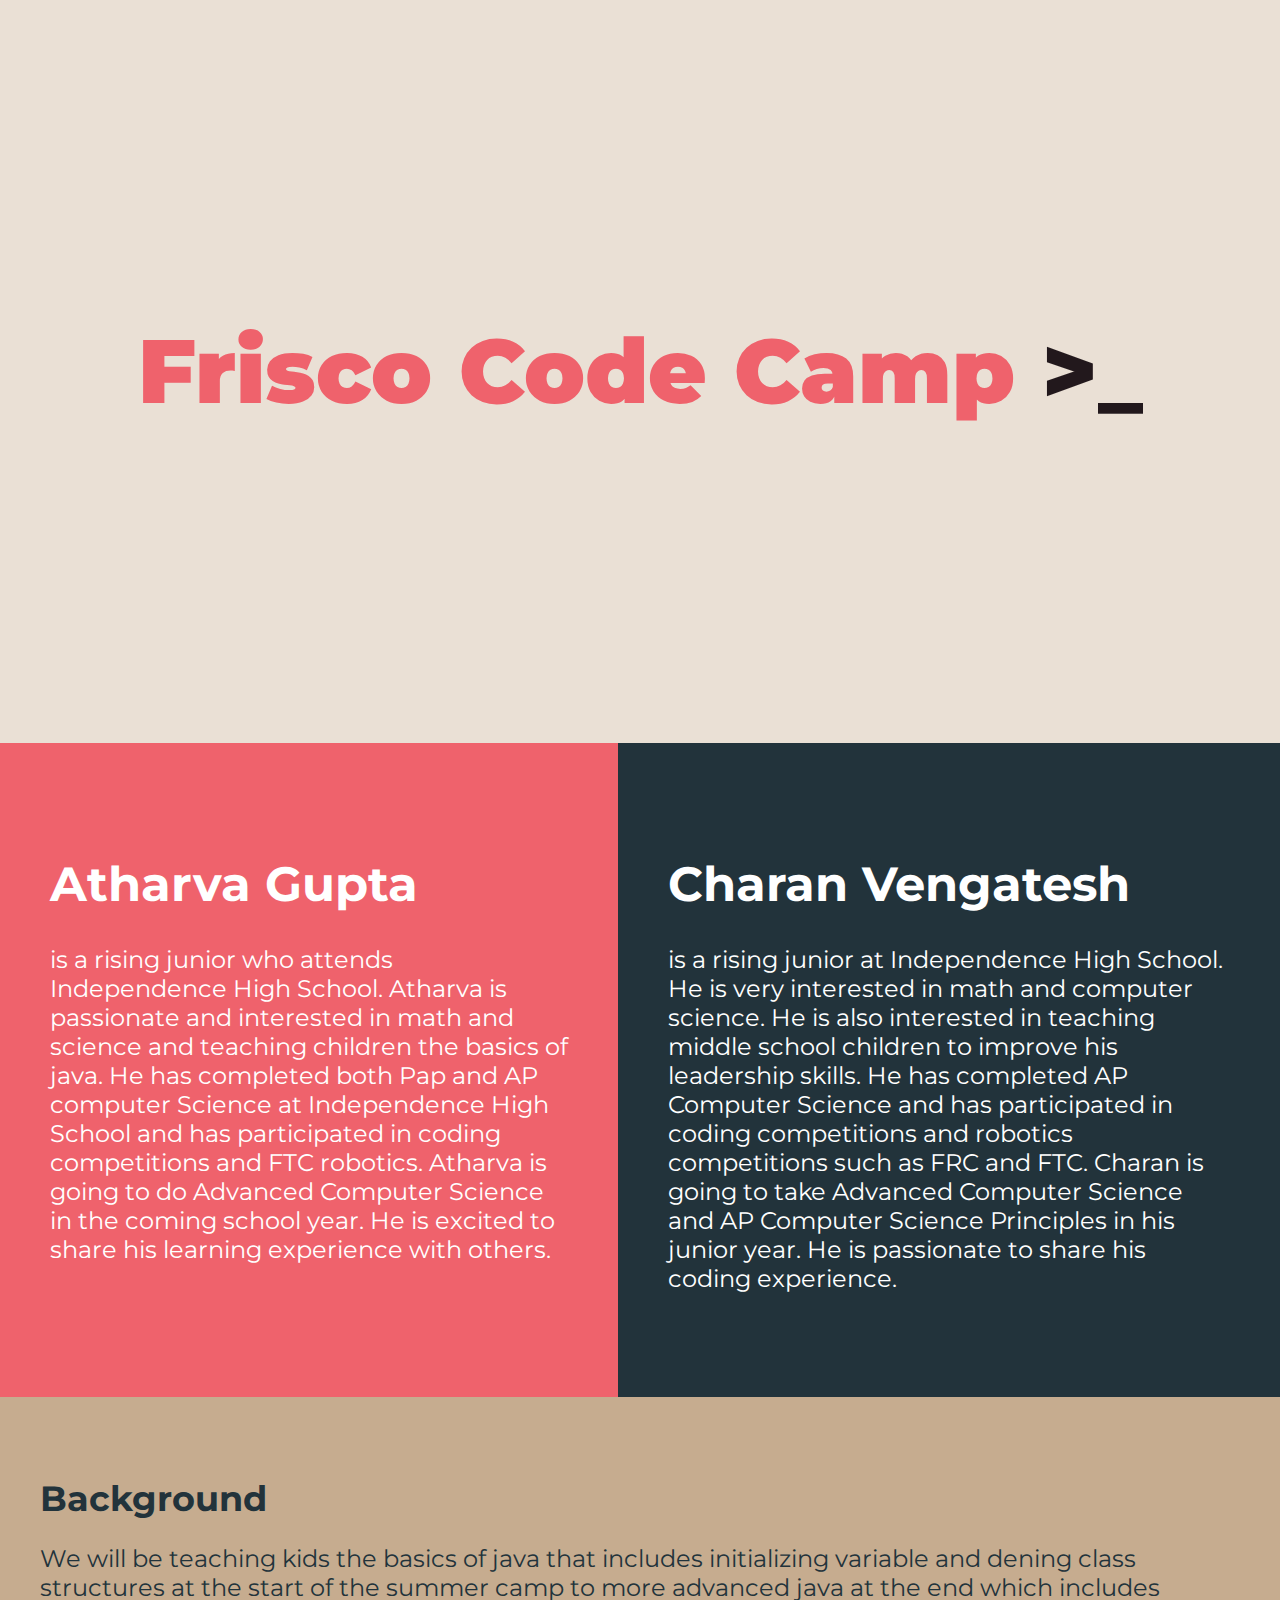
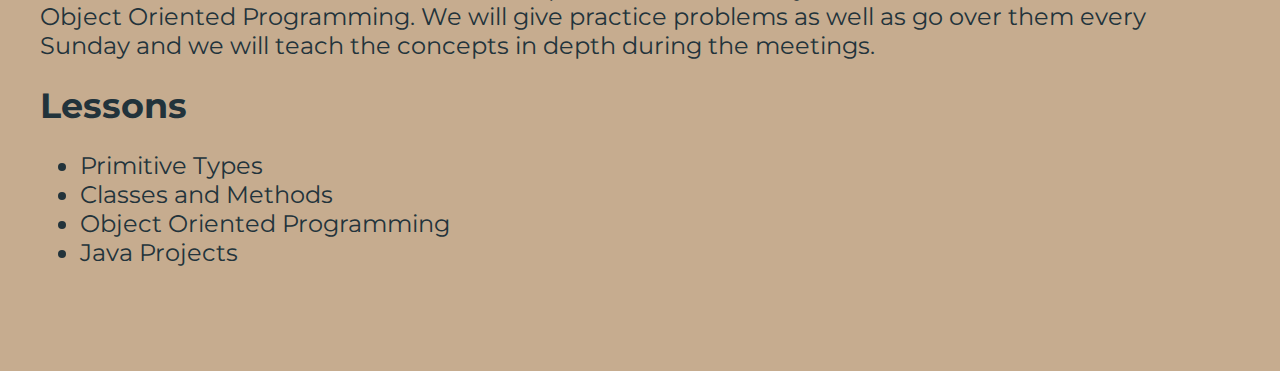
==== index.html @ 45ccfe78 "Completed Bio and Background info" ====
<!DOCTYPE html>
<html lang="en">
  <head>
    <meta charset="UTF-8" />
    <meta name="viewport" content="width=device-width, initial-scale=1.0" />

    <!-- FONTS -->
    <link
      href="https://fonts.googleapis.com/css2?family=Montserrat:ital,wght@0,100;0,200;0,300;0,400;0,500;0,600;0,700;0,800;0,900;1,100;1,200;1,300;1,400;1,500;1,600;1,700;1,800;1,900&display=swap"
      rel="stylesheet"
    />

    <link rel="stylesheet" href="style.css" />
    <title>Frisco Code Camp</title>
  </head>
  <body>
    <h1 class="heading">
      Frisco Code Camp
      <span id="terminal-style"
        >><span id="terminal-style-animate">_</span></span
      >
    </h1>
    <div id="bio-master">
      <div class="bio" id="atharva-bio">
        <h1 class="bio-name">Atharva Gupta</h1>
        <p>
          is a rising junior who attends Independence High School. Atharva is
          passionate and interested in math and science and teaching children
          the basics of java. He has completed both Pap and AP computer Science
          at Independence High School and has participated in coding
          competitions and FTC robotics. Atharva is going to do Advanced
          Computer Science in the coming school year. He is excited to share his
          learning experience with others.
        </p>
      </div>
      <div class="bio" id="charan-bio">
        <h1 class="bio-name">Charan Vengatesh</h1>
        <p>
          is a rising junior at Independence High School. He is very interested
          in math and computer science. He is also interested in teaching middle
          school children to improve his leadership skills. He has completed AP
          Computer Science and has participated in coding competitions and
          robotics competitions such as FRC and FTC. Charan is going to take
          Advanced Computer Science and AP Computer Science Principles in his
          junior year. He is passionate to share his coding experience.
        </p>
      </div>
    </div>
    <div id="bg-master">
      <div>
        <h1 class="bg-title">Background</h1>
        <p>
          We will be teaching kids the basics of java that includes
          initializing variable and dening class structures at the start of the
          summer camp to more advanced java at the end which includes Object
          Oriented Programming. We will give practice problems as well as go
          over them every Sunday and we will teach the concepts in depth during
          the meetings.
        </p>
      </div>
      <div>
        <h1 class="bg-title">Lessons</h1>
        <ul>
          <li>Primitive Types</li>
          <li>Classes and Methods</li>
          <li>Object Oriented Programming</li>
          <li>Java Projects</li>
        </ul>
      </div>
    </div>
  </body>
</html>
---- style.css ----
html, body{
  background-color: #EAE0D5;
  margin: 0;
}

.heading{
  font-size: 90px;
  font-weight: 900;
  font-family: 'Montserrat';
  color: #EF626C;
  padding: 20% 40px;
  text-align: center;
  /* position: absolute; 
  transform: translate(-50%, -65%);
  top: 45%;
  left: 50%; */
}

#bio-master{
  margin: 0;
    font-size: 24px;
    font-family: 'Montserrat';
    display: flex;
    color: white;
}

.bio{
  padding: 80px 50px;
}

#atharva-bio{
  background-color: #EF626C;
}
#charan-bio {
  background-color: #22333B;
}

#terminal-style{
  font-weight: 900;
  color: #22181C;
}

#terminal-style-animate{

  animation: 1s blinker linear infinite;

}
@keyframes blinker {
  0% {
    opacity: 1.0;
  }

  50% {
    opacity: 0.0;
  }

  100% {
    opacity: 1.0;
  }
}

#bg-master{
  font-size: 24px;
  background-color: #C6AC8F;
  padding: 80px 40px;
  font-family: 'Montserrat';
  color: #22333B;
}

.bg-title{
  margin: 0;
  font-size: 35px;
  display: flex;
}
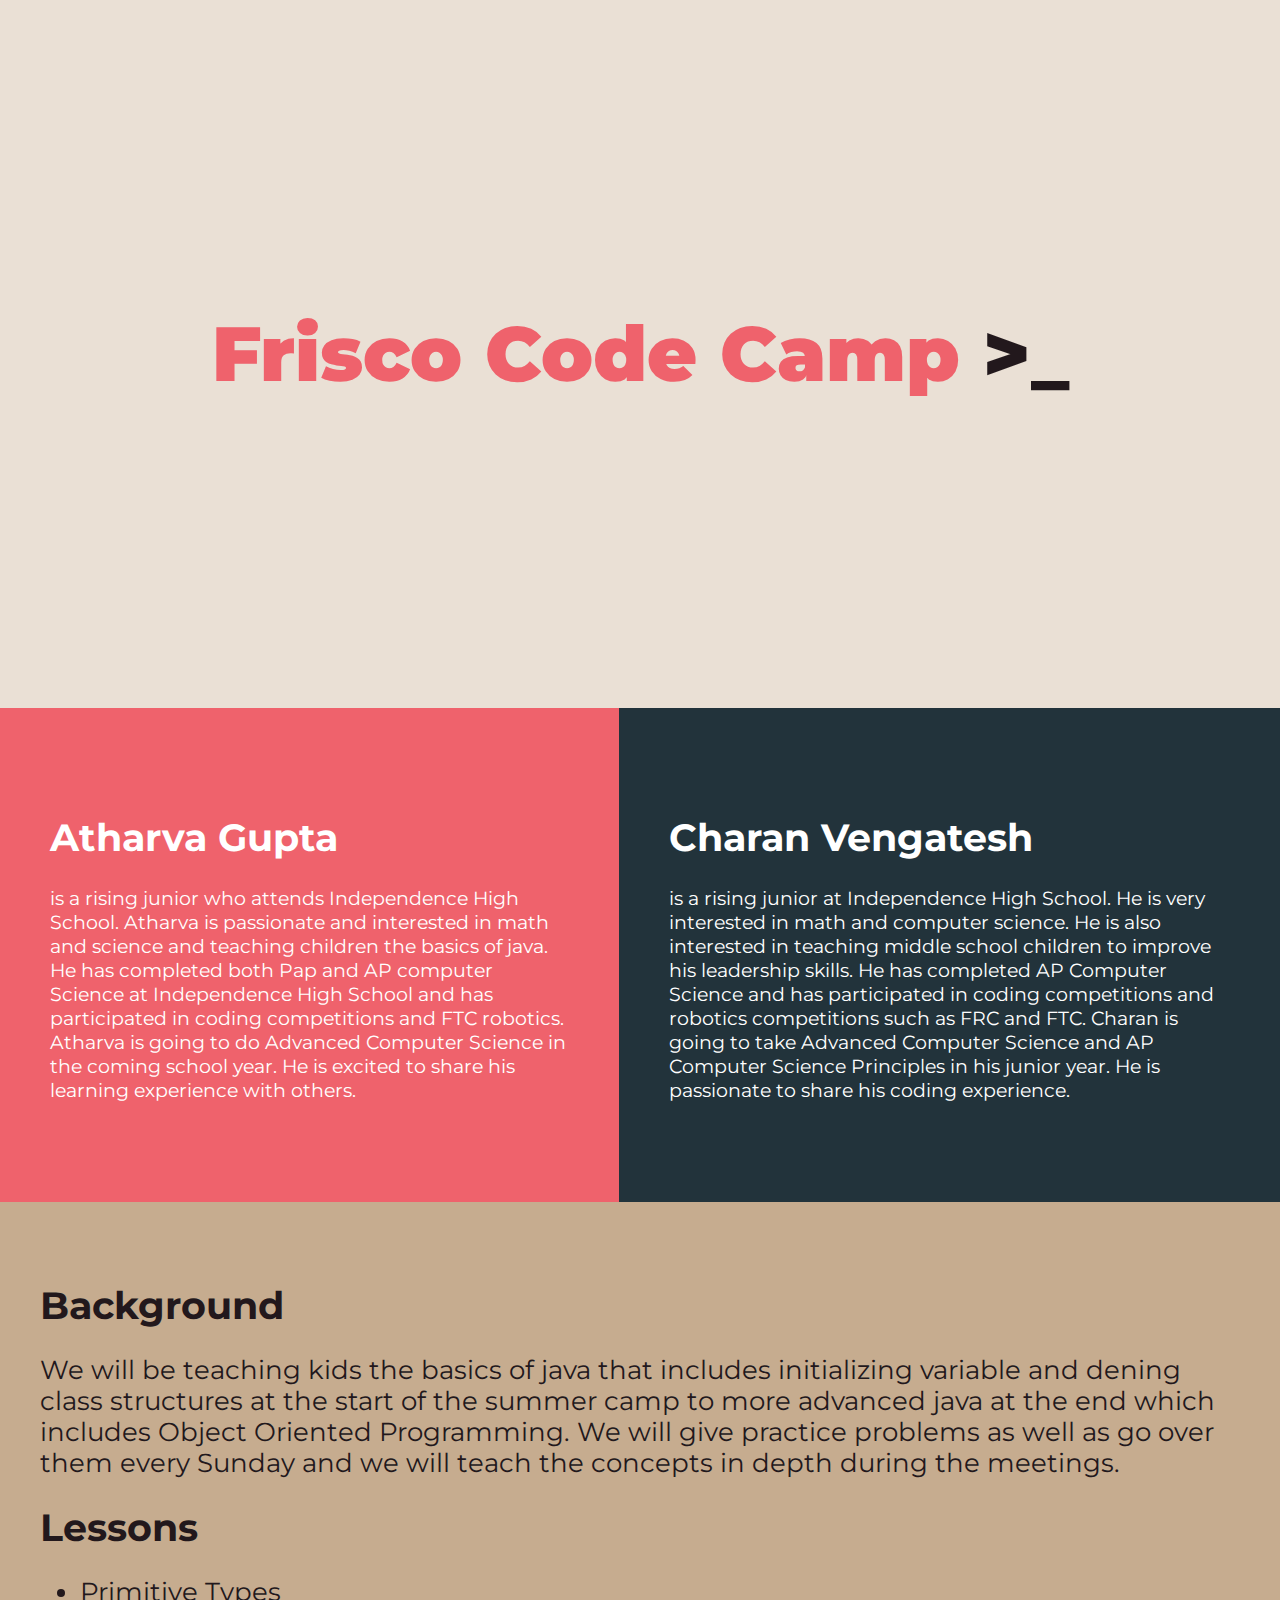
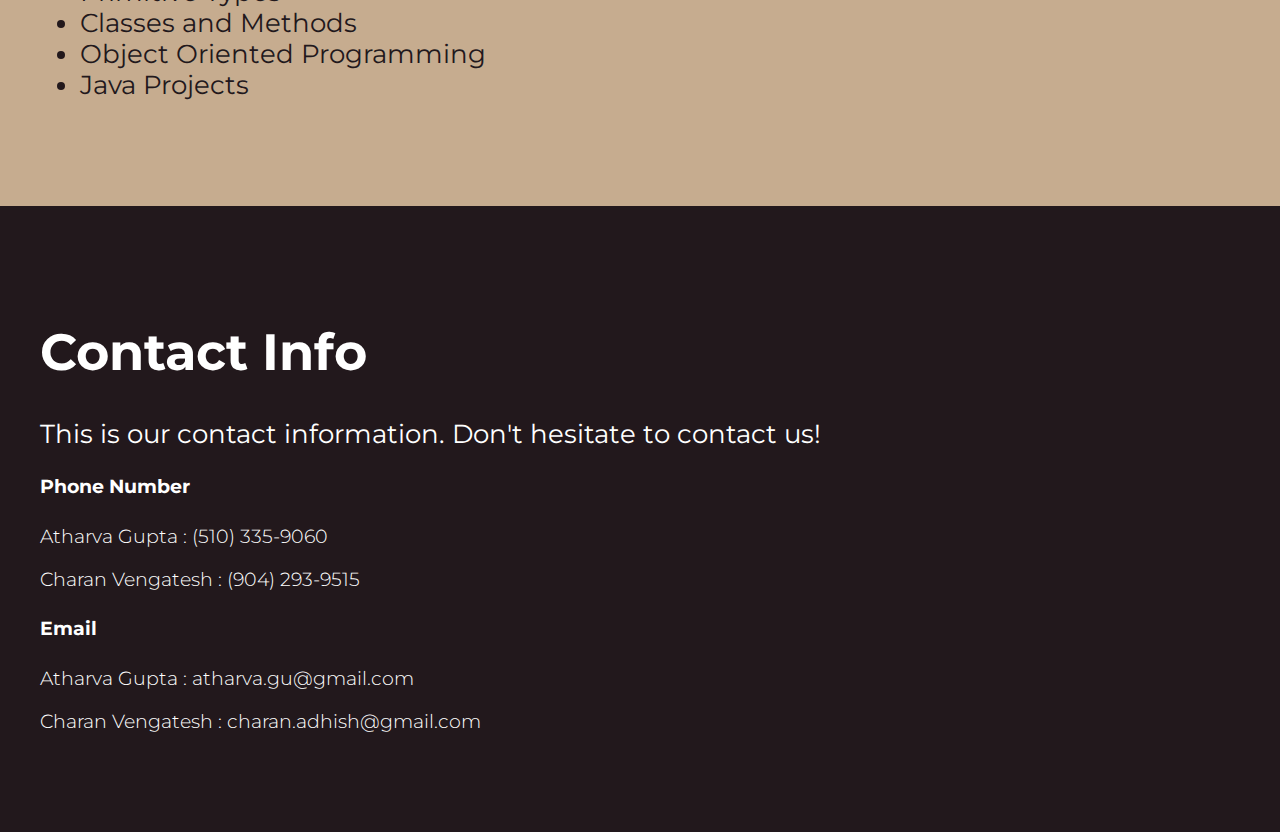
==== commit fc79d637: "updated responsive design" ====
--- a/index.html
+++ b/index.html
@@ -1,3 +1,4 @@
+<!--Authors: Charan Vengatesh and Atharva Gupta-->
 <!DOCTYPE html>
 <html lang="en">
   <head>
@@ -50,12 +51,12 @@
       <div>
         <h1 class="bg-title">Background</h1>
         <p>
-          We will be teaching kids the basics of java that includes
-          initializing variable and dening class structures at the start of the
-          summer camp to more advanced java at the end which includes Object
-          Oriented Programming. We will give practice problems as well as go
-          over them every Sunday and we will teach the concepts in depth during
-          the meetings.
+          We will be teaching kids the basics of java that includes initializing
+          variable and dening class structures at the start of the summer camp
+          to more advanced java at the end which includes Object Oriented
+          Programming. We will give practice problems as well as go over them
+          every Sunday and we will teach the concepts in depth during the
+          meetings.
         </p>
       </div>
       <div>
@@ -68,5 +69,22 @@
         </ul>
       </div>
     </div>
+
+    <div id="contact-info">
+      <h1 class="contact-title">Contact Info</h1>
+      <p>
+        This is our contact information. Don't hesitate to contact us!
+      </p>
+      <div class="contact-subtitle" id="phone-number">
+        <h4>Phone Number</h1>
+        <p>Atharva Gupta : (510) 335-9060</h3>
+        <p>Charan Vengatesh : (904) 293-9515</h3>
+      </div>
+      <div class="contact-subtitle" id="email">
+        <h4>Email</h1>
+        <p>Atharva Gupta : atharva.gu@gmail.com</h3>
+        <p>Charan Vengatesh : charan.adhish@gmail.com</h3>
+      </div>
+    </div>
   </body>
 </html>
--- a/style.css
+++ b/style.css
@@ -1,10 +1,12 @@
+/* Authors: Charan Vengatesh and Atharva Gupta
+*/
 html, body{
   background-color: #EAE0D5;
   margin: 0;
 }
 
 .heading{
-  font-size: 90px;
+  font-size: 6vw;
   font-weight: 900;
   font-family: 'Montserrat';
   color: #EF626C;
@@ -18,7 +20,7 @@
 
 #bio-master{
   margin: 0;
-    font-size: 24px;
+    font-size: 1.5vw;
     font-family: 'Montserrat';
     display: flex;
     color: white;
@@ -42,7 +44,7 @@
 
 #terminal-style-animate{
 
-  animation: 1s blinker linear infinite;
+  animation: 0.5s blinker linear infinite;
 
 }
 @keyframes blinker {
@@ -60,15 +62,27 @@
 }
 
 #bg-master{
-  font-size: 24px;
+  font-size: 2vw;
   background-color: #C6AC8F;
   padding: 80px 40px;
   font-family: 'Montserrat';
-  color: #22333B;
+  color: #22181C;
 }
 
 .bg-title{
   margin: 0;
-  font-size: 35px;
+  font-size: 3vw;
   display: flex;
-}+}
+
+#contact-info{
+  font-size: 2vw;
+  background-color: #22181C;
+  padding: 80px 40px;
+  font-family: 'Montserrat';
+  color: rgb(255, 255, 255);
+}
+.contact-subtitle {
+  font-weight: 300;
+  font-size:1.5vw;
+}
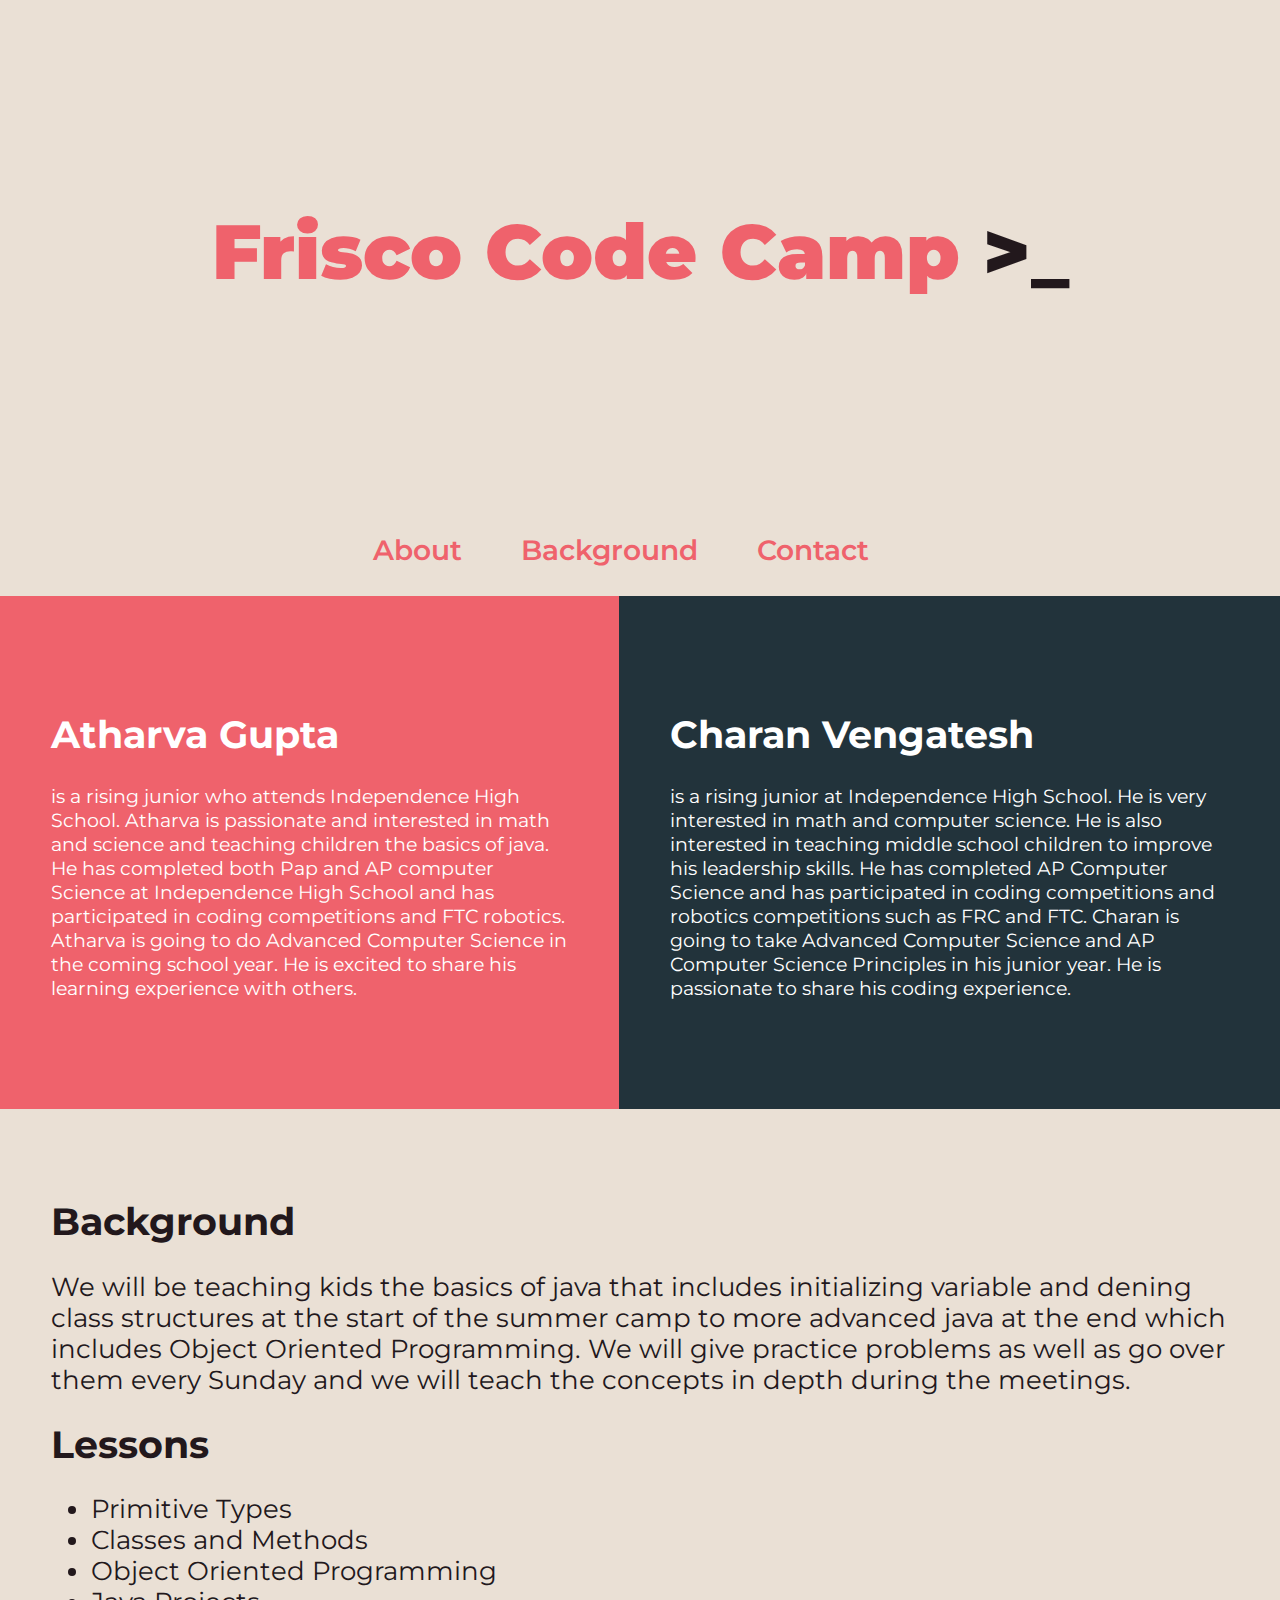
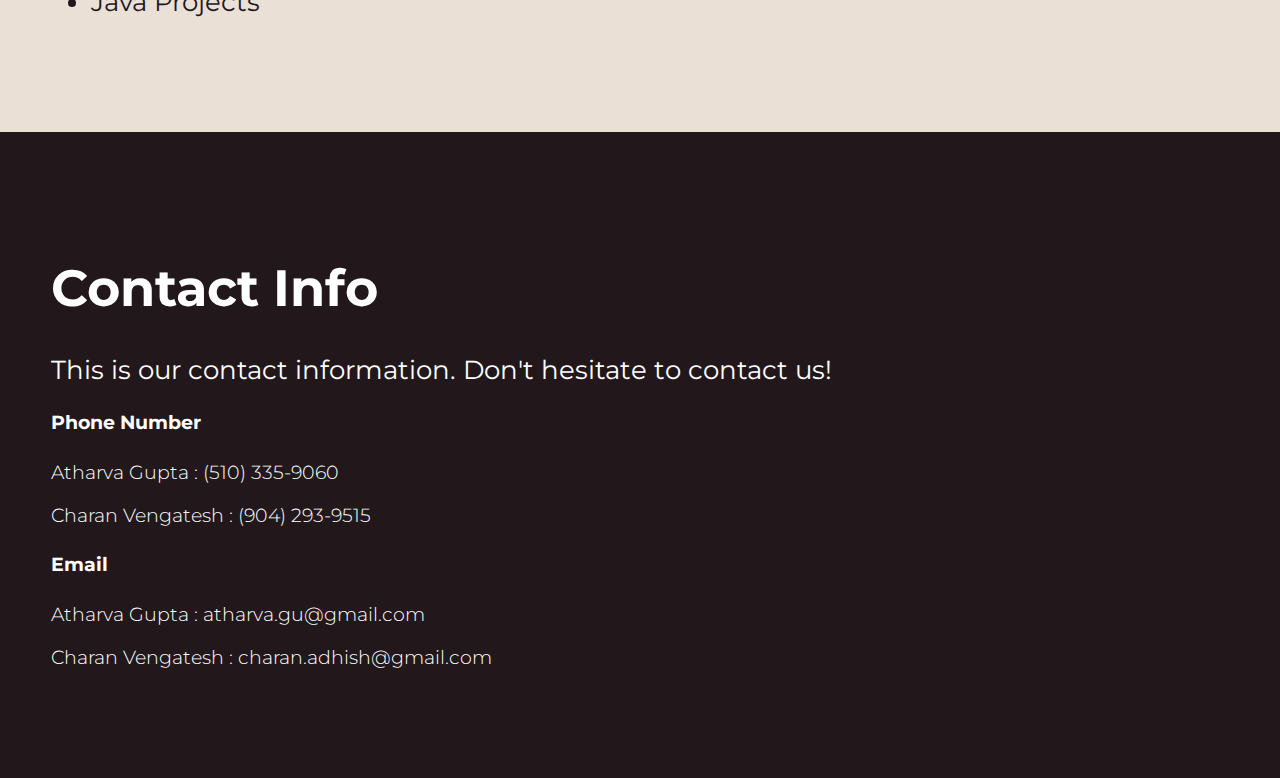
==== commit a458b71e: "Added tab buttons" ====
--- a/index.html
+++ b/index.html
@@ -1,90 +1,97 @@
 <!--Authors: Charan Vengatesh and Atharva Gupta-->
 <!DOCTYPE html>
 <html lang="en">
-  <head>
-    <meta charset="UTF-8" />
-    <meta name="viewport" content="width=device-width, initial-scale=1.0" />
 
-    <!-- FONTS -->
-    <link
-      href="https://fonts.googleapis.com/css2?family=Montserrat:ital,wght@0,100;0,200;0,300;0,400;0,500;0,600;0,700;0,800;0,900;1,100;1,200;1,300;1,400;1,500;1,600;1,700;1,800;1,900&display=swap"
-      rel="stylesheet"
-    />
+<head>
+  <meta charset="UTF-8" />
+  <meta name="viewport" content="width=device-width, initial-scale=1.0" />
 
-    <link rel="stylesheet" href="style.css" />
-    <title>Frisco Code Camp</title>
-  </head>
-  <body>
-    <h1 class="heading">
-      Frisco Code Camp
-      <span id="terminal-style"
-        >><span id="terminal-style-animate">_</span></span
-      >
-    </h1>
-    <div id="bio-master">
-      <div class="bio" id="atharva-bio">
-        <h1 class="bio-name">Atharva Gupta</h1>
-        <p>
-          is a rising junior who attends Independence High School. Atharva is
-          passionate and interested in math and science and teaching children
-          the basics of java. He has completed both Pap and AP computer Science
-          at Independence High School and has participated in coding
-          competitions and FTC robotics. Atharva is going to do Advanced
-          Computer Science in the coming school year. He is excited to share his
-          learning experience with others.
-        </p>
-      </div>
-      <div class="bio" id="charan-bio">
-        <h1 class="bio-name">Charan Vengatesh</h1>
-        <p>
-          is a rising junior at Independence High School. He is very interested
-          in math and computer science. He is also interested in teaching middle
-          school children to improve his leadership skills. He has completed AP
-          Computer Science and has participated in coding competitions and
-          robotics competitions such as FRC and FTC. Charan is going to take
-          Advanced Computer Science and AP Computer Science Principles in his
-          junior year. He is passionate to share his coding experience.
-        </p>
-      </div>
+  <!-- FONTS -->
+  <link
+    href="https://fonts.googleapis.com/css2?family=Montserrat:ital,wght@0,100;0,200;0,300;0,400;0,500;0,600;0,700;0,800;0,900;1,100;1,200;1,300;1,400;1,500;1,600;1,700;1,800;1,900&display=swap"
+    rel="stylesheet" />
+
+  <link rel="stylesheet" href="style.css" />
+  <title>Frisco Code Camp</title>
+</head>
+
+<body>
+  <h1 class="heading">
+    Frisco Code Camp
+    <span id="terminal-style">><span id="terminal-style-animate">_</span></span>
+  </h1>
+  <div id="tab-master">
+    <div id="tab-bar">
+      <a class="tab-item" href="#bio-master">About</a>
+      <a class="tab-item" href="#bg-master">Background</a>
+      <a class="tab-item" href="#contact-info">Contact</a>
     </div>
-    <div id="bg-master">
-      <div>
-        <h1 class="bg-title">Background</h1>
-        <p>
-          We will be teaching kids the basics of java that includes initializing
-          variable and dening class structures at the start of the summer camp
-          to more advanced java at the end which includes Object Oriented
-          Programming. We will give practice problems as well as go over them
-          every Sunday and we will teach the concepts in depth during the
-          meetings.
-        </p>
-      </div>
-      <div>
-        <h1 class="bg-title">Lessons</h1>
-        <ul>
-          <li>Primitive Types</li>
-          <li>Classes and Methods</li>
-          <li>Object Oriented Programming</li>
-          <li>Java Projects</li>
-        </ul>
-      </div>
+  </div>
+  <div id="bio-master">
+    <div class="bio" id="atharva-bio">
+      <h1 class="bio-name">Atharva Gupta</h1>
+      <p>
+        is a rising junior who attends Independence High School. Atharva is
+        passionate and interested in math and science and teaching children
+        the basics of java. He has completed both Pap and AP computer Science
+        at Independence High School and has participated in coding
+        competitions and FTC robotics. Atharva is going to do Advanced
+        Computer Science in the coming school year. He is excited to share his
+        learning experience with others.
+      </p>
     </div>
+    <div class="bio" id="charan-bio">
+      <h1 class="bio-name">Charan Vengatesh</h1>
+      <p>
+        is a rising junior at Independence High School. He is very interested
+        in math and computer science. He is also interested in teaching middle
+        school children to improve his leadership skills. He has completed AP
+        Computer Science and has participated in coding competitions and
+        robotics competitions such as FRC and FTC. Charan is going to take
+        Advanced Computer Science and AP Computer Science Principles in his
+        junior year. He is passionate to share his coding experience.
+      </p>
+    </div>
+  </div>
+  <div id="bg-master">
+    <div>
+      <h1 class="bg-title">Background</h1>
+      <p>
+        We will be teaching kids the basics of java that includes initializing
+        variable and dening class structures at the start of the summer camp
+        to more advanced java at the end which includes Object Oriented
+        Programming. We will give practice problems as well as go over them
+        every Sunday and we will teach the concepts in depth during the
+        meetings.
+      </p>
+    </div>
+    <div>
+      <h1 class="bg-title">Lessons</h1>
+      <ul>
+        <li>Primitive Types</li>
+        <li>Classes and Methods</li>
+        <li>Object Oriented Programming</li>
+        <li>Java Projects</li>
+      </ul>
+    </div>
+  </div>
 
-    <div id="contact-info">
-      <h1 class="contact-title">Contact Info</h1>
-      <p>
-        This is our contact information. Don't hesitate to contact us!
-      </p>
-      <div class="contact-subtitle" id="phone-number">
-        <h4>Phone Number</h1>
+  <div id="contact-info">
+    <h1 class="contact-title">Contact Info</h1>
+    <p>
+      This is our contact information. Don't hesitate to contact us!
+    </p>
+    <div class="contact-subtitle" id="phone-number">
+      <h4>Phone Number</h1>
         <p>Atharva Gupta : (510) 335-9060</h3>
-        <p>Charan Vengatesh : (904) 293-9515</h3>
-      </div>
-      <div class="contact-subtitle" id="email">
-        <h4>Email</h1>
+          <p>Charan Vengatesh : (904) 293-9515</h3>
+    </div>
+    <div class="contact-subtitle" id="email">
+      <h4>Email</h1>
         <p>Atharva Gupta : atharva.gu@gmail.com</h3>
-        <p>Charan Vengatesh : charan.adhish@gmail.com</h3>
-      </div>
+          <p>Charan Vengatesh : charan.adhish@gmail.com</h3>
     </div>
-  </body>
-</html>
+  </div>
+</body>
+
+</html>--- a/style.css
+++ b/style.css
@@ -3,6 +3,7 @@
 html, body{
   background-color: #EAE0D5;
   margin: 0;
+  scroll-behavior: smooth;
 }
 
 .heading{
@@ -10,7 +11,7 @@
   font-weight: 900;
   font-family: 'Montserrat';
   color: #EF626C;
-  padding: 20% 40px;
+  padding: 12vw 40px;
   text-align: center;
   /* position: absolute; 
   transform: translate(-50%, -65%);
@@ -27,7 +28,7 @@
 }
 
 .bio{
-  padding: 80px 50px;
+  padding: 7vw 4vw;
 }
 
 #atharva-bio{
@@ -44,7 +45,7 @@
 
 #terminal-style-animate{
 
-  animation: 0.5s blinker linear infinite;
+  animation: 0.9s blinker linear infinite;
 
 }
 @keyframes blinker {
@@ -63,8 +64,8 @@
 
 #bg-master{
   font-size: 2vw;
-  background-color: #C6AC8F;
-  padding: 80px 40px;
+  background-color: #EAE0D5;
+  padding: 7vw 4vw;
   font-family: 'Montserrat';
   color: #22181C;
 }
@@ -78,7 +79,7 @@
 #contact-info{
   font-size: 2vw;
   background-color: #22181C;
-  padding: 80px 40px;
+  padding: 7vw 4vw;
   font-family: 'Montserrat';
   color: rgb(255, 255, 255);
 }
@@ -86,3 +87,36 @@
   font-weight: 300;
   font-size:1.5vw;
 }
+
+#tab-master{
+  text-align: center;
+  margin: 0;
+}
+
+#tab-bar{
+  margin-right: 3vw;
+  text-decoration: none;
+  list-style-type: none;
+  display: inline-flex;
+}
+
+.tab-item {
+  font-family: 'Montserrat';
+  text-decoration: none;
+  color: #EF626C;
+  font-weight: 600;
+  font-size: 2.2vw;
+  display: flex;
+  padding: 1vw;
+  margin: 1.3vw;
+  transition: 0.4s;
+}
+
+.tab-item:hover{
+  font-size: 2.5vw;
+  color: #fff;
+  border: none;
+  border-radius: 0.7vw;
+  background-color: #22333B;
+}
+
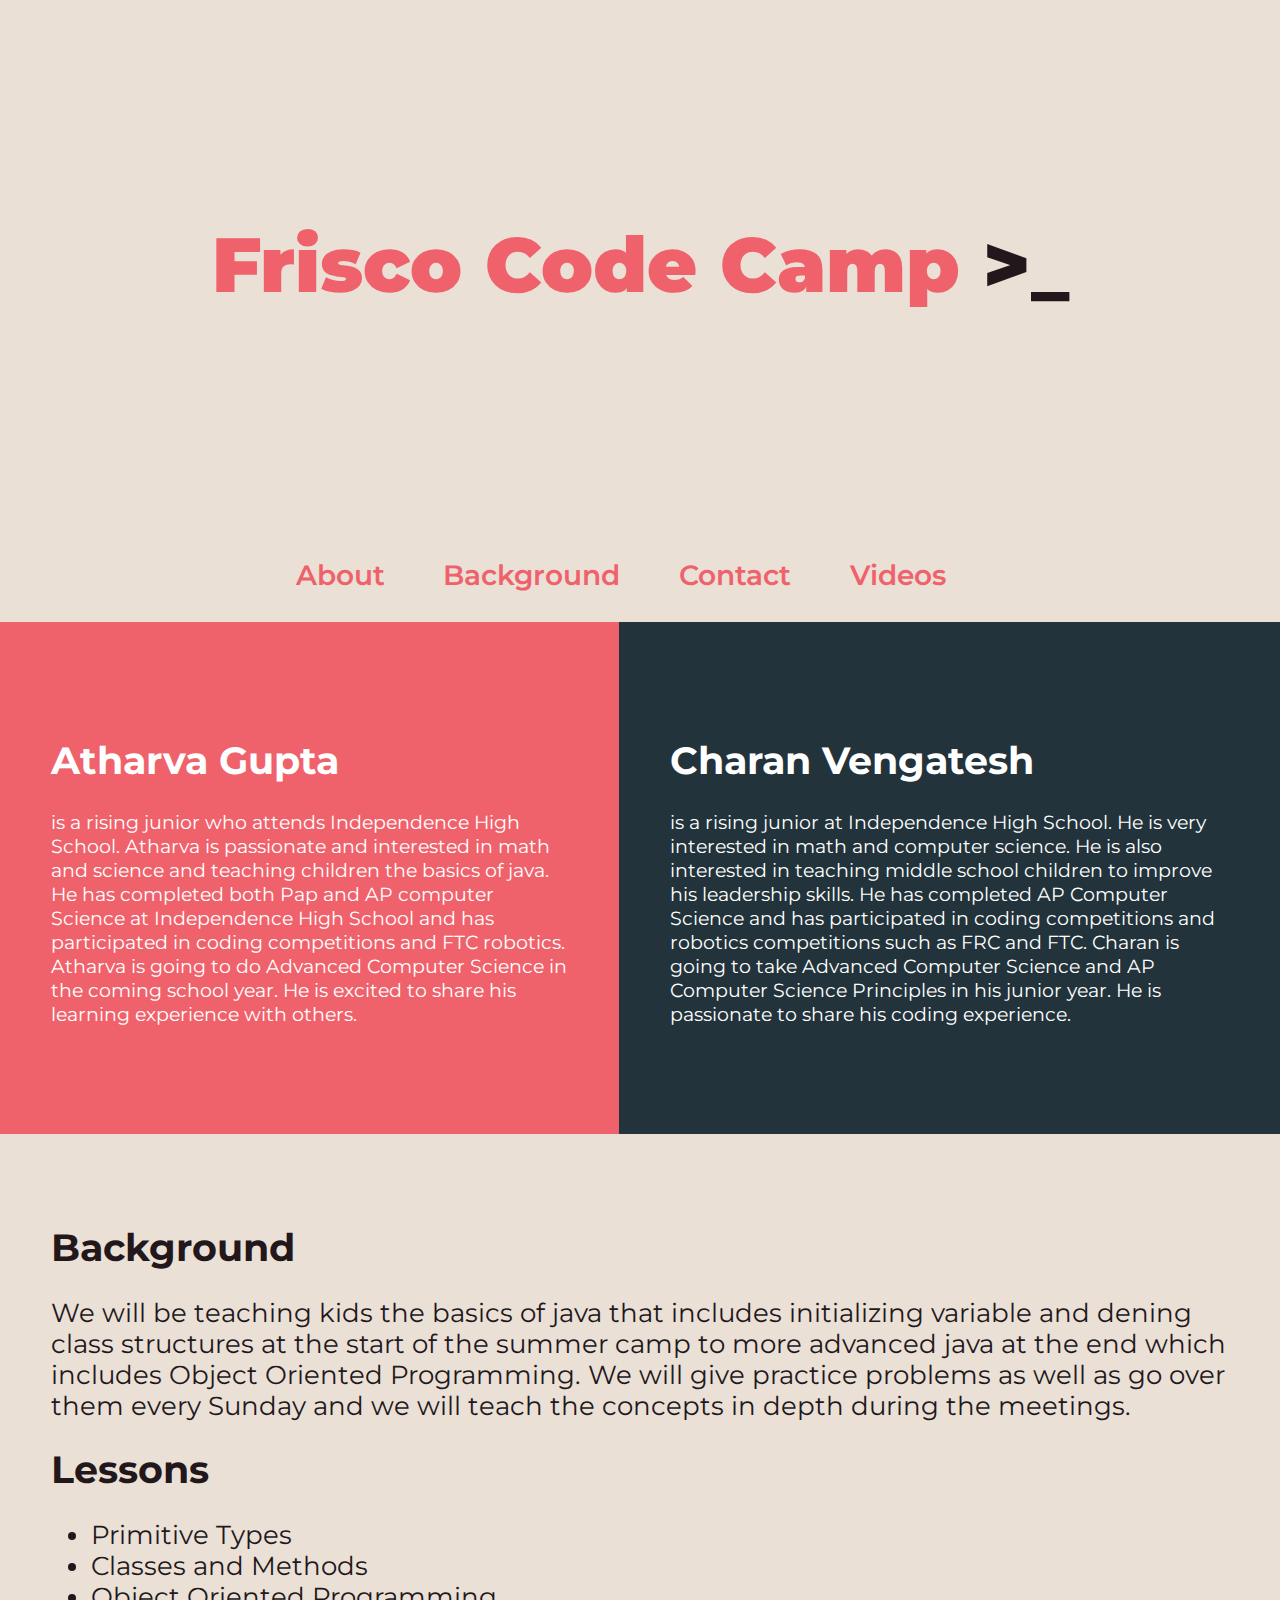
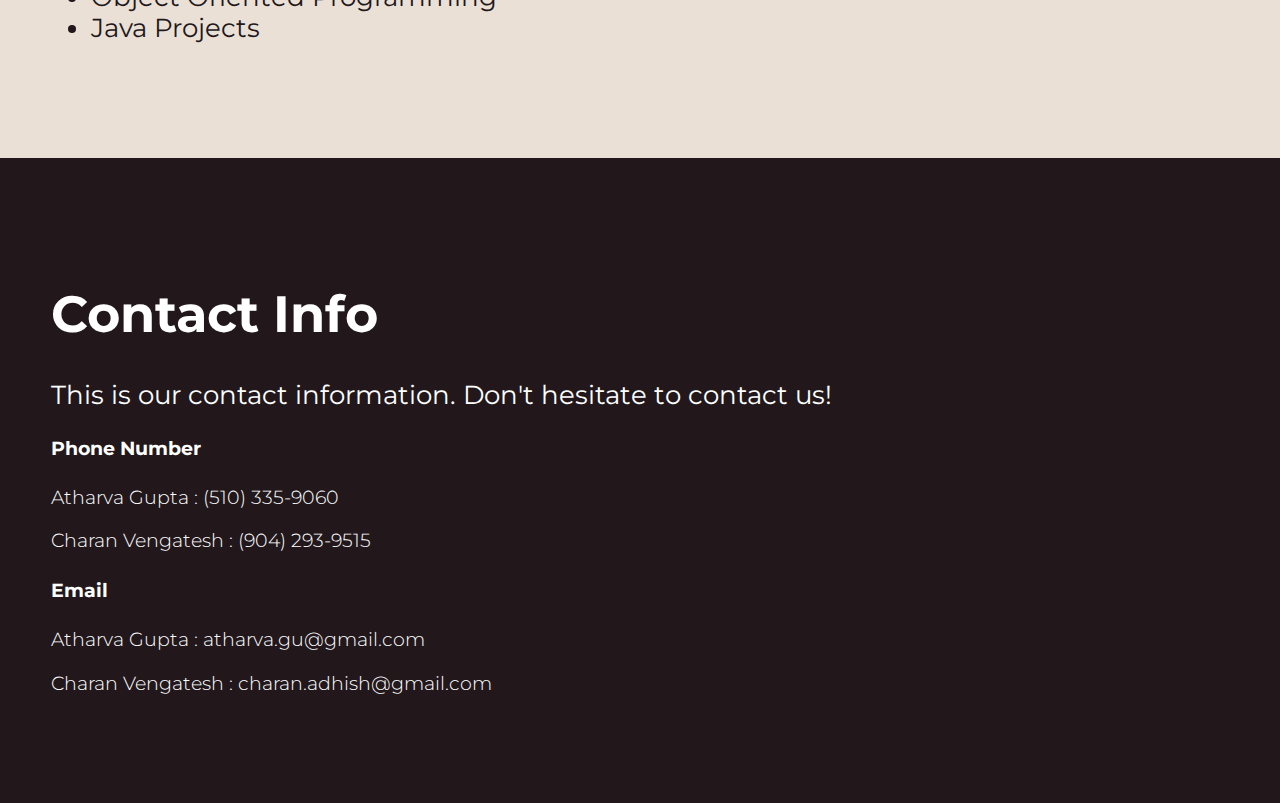
==== commit 0134b7c8: "Added youtube videos section" ====
--- a/index.html
+++ b/index.html
@@ -15,8 +15,9 @@
   <title>Frisco Code Camp</title>
 </head>
 
-<body>
-  <h1 class="heading">
+<body style="background-color: #EAE0D5;">
+  
+  <h1 class="heading" style="padding: 13vw 40px;">
     Frisco Code Camp
     <span id="terminal-style">><span id="terminal-style-animate">_</span></span>
   </h1>
@@ -25,6 +26,7 @@
       <a class="tab-item" href="#bio-master">About</a>
       <a class="tab-item" href="#bg-master">Background</a>
       <a class="tab-item" href="#contact-info">Contact</a>
+      <a class="tab-item" href="classes.html">Videos</a>
     </div>
   </div>
   <div id="bio-master">
--- a/style.css
+++ b/style.css
@@ -1,17 +1,16 @@
 /* Authors: Charan Vengatesh and Atharva Gupta
 */
-html, body{
-  background-color: #EAE0D5;
+html,
+body {
   margin: 0;
   scroll-behavior: smooth;
 }
 
-.heading{
+.heading {
   font-size: 6vw;
   font-weight: 900;
   font-family: 'Montserrat';
   color: #EF626C;
-  padding: 12vw 40px;
   text-align: center;
   /* position: absolute; 
   transform: translate(-50%, -65%);
@@ -19,35 +18,48 @@
   left: 50%; */
 }
 
-#bio-master{
-  margin: 0;
-    font-size: 1.5vw;
-    font-family: 'Montserrat';
-    display: flex;
-    color: white;
-}
-
-.bio{
+#videos-title {
+  font-family: 'Montserrat';
+  font-weight: 100;
+  color: #EAE0D5;
+  text-align: center;
+  font-size: 2.5vw;
+  margin: 0;
+  background-color: #22181C;
+  padding: 1vw;
+}
+
+#bio-master {
+  margin: 0;
+  font-size: 1.5vw;
+  font-family: 'Montserrat';
+  display: flex;
+  color: white;
+}
+
+.bio {
   padding: 7vw 4vw;
 }
 
-#atharva-bio{
+#atharva-bio {
   background-color: #EF626C;
 }
+
 #charan-bio {
   background-color: #22333B;
 }
 
-#terminal-style{
+#terminal-style {
   font-weight: 900;
   color: #22181C;
 }
 
-#terminal-style-animate{
+#terminal-style-animate {
 
   animation: 0.9s blinker linear infinite;
 
 }
+
 @keyframes blinker {
   0% {
     opacity: 1.0;
@@ -62,7 +74,7 @@
   }
 }
 
-#bg-master{
+#bg-master {
   font-size: 2vw;
   background-color: #EAE0D5;
   padding: 7vw 4vw;
@@ -70,37 +82,40 @@
   color: #22181C;
 }
 
-.bg-title{
+.bg-title {
   margin: 0;
   font-size: 3vw;
   display: flex;
 }
 
-#contact-info{
+#contact-info {
   font-size: 2vw;
   background-color: #22181C;
   padding: 7vw 4vw;
   font-family: 'Montserrat';
   color: rgb(255, 255, 255);
 }
+
 .contact-subtitle {
   font-weight: 300;
-  font-size:1.5vw;
-}
-
-#tab-master{
-  text-align: center;
-  margin: 0;
-}
-
-#tab-bar{
+  font-size: 1.5vw;
+}
+
+#tab-master {
+  text-align: center;
+  margin: 0;
+}
+
+#tab-bar {
   margin-right: 3vw;
   text-decoration: none;
   list-style-type: none;
   display: inline-flex;
+  text-align: center;
 }
 
 .tab-item {
+  text-align: center;
   font-family: 'Montserrat';
   text-decoration: none;
   color: #EF626C;
@@ -112,11 +127,80 @@
   transition: 0.4s;
 }
 
-.tab-item:hover{
-  font-size: 2.5vw;
+.tab-item:hover {
   color: #fff;
   border: none;
   border-radius: 0.7vw;
+  padding: 1vw 2.3vw;
   background-color: #22333B;
 }
 
+
+.tab-item-video {
+  text-align: center;
+  font-family: 'Montserrat';
+  text-decoration: none;
+  color: #EF626C;
+  font-weight: 600;
+  font-size: 2.2vw;
+  display: block;
+  padding: 1vw;
+  margin: 1.3vw;
+  transition: 0.4s;
+}
+
+.tab-item-video:hover {
+  /* font-size: 2.5vw; */
+  color: #fff;
+  border: none;
+  border-radius: 0.7vw;
+  background-color: #141012;
+  padding: 1vw 2.3vw;
+}
+
+
+#videos {
+  color: #EAE0D5;
+  margin: 20px;
+  display: block;
+}
+.video{
+  margin: 20px;
+  font-family: 'Montserrat';
+  display: inline-flex;
+  padding: 30px;
+  text-decoration: none;
+  background-color: #22181C;
+  
+}
+.thumbnail {
+  padding: 3vw;
+  width: 40%;
+  height: 40%;
+}
+
+.video-info {
+  padding: 3vw;
+}
+
+.video-category{
+  text-align: center;
+  padding: 2vw;
+  font-size: 3vw;
+  font-family: 'Montserrat';
+  background-color: #22181C;
+  margin: 20px;
+}
+
+a{
+  text-decoration: none;
+  color: #EAE0D5;
+}
+
+.video-title{
+  text-align: center;
+  color: #EAE0D5;
+  background-color: #EF626C;
+  padding: 0.4vw;
+  border-radius: 0.7vw;
+}